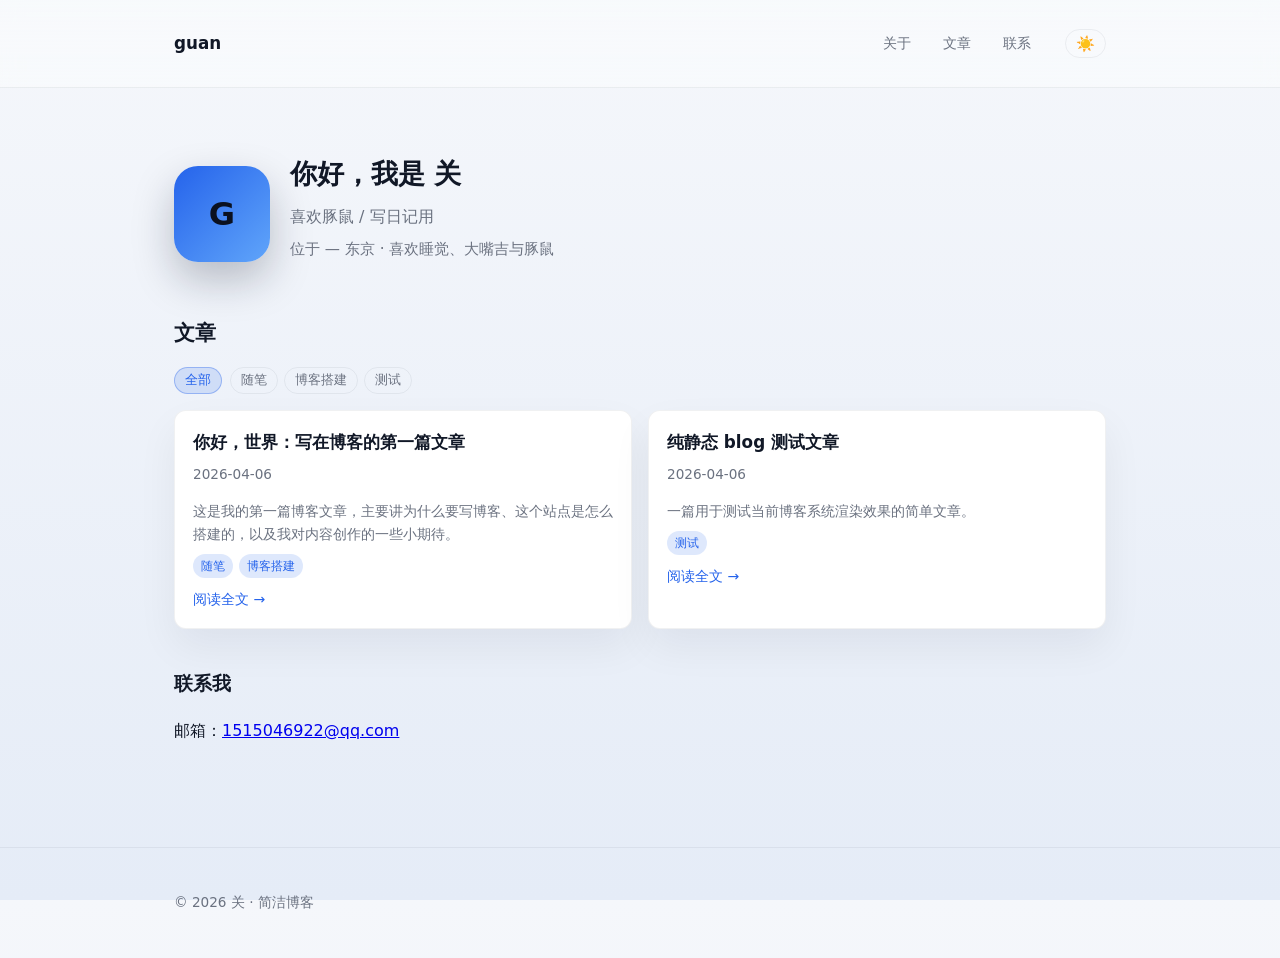
==== index.html @ dff295bb "Initial commit: personal blog" ====
<!doctype html>
<html lang="zh-CN" data-theme="dark">
	<head>
		<meta charset="utf-8" />
		<meta name="viewport" content="width=device-width, initial-scale=1" />
		<title>个人博客 - guan</title>
		<link rel="stylesheet" href="style.css" />
	</head>
	<body data-page="index">
		<header class="site-header">
			<div class="container header-inner">
				<a class="logo" href="#about">guan</a>
				<nav class="nav" id="nav">
					<a href="#about">关于</a>
					<a href="#posts">文章</a>
					<a href="#contact">联系</a>
				</nav>
				<button class="nav-toggle" id="navToggle" aria-label="切换导航">
					<span class="hamburger"></span>
				</button>
				<button class="theme-toggle" id="themeToggle" aria-label="切换主题">
					<span class="theme-icon">
						🌙
					</span>
				</button>
			</div>
		</header>

		<main class="container">
			<section id="about" class="intro">
				<div class="avatar">G</div>
				<div class="intro-text">
					<h1>你好，我是 关</h1>
					<p class="lead">喜欢豚鼠 / 写日记用</p>
					<p class="meta">位于 — 东京 · 喜欢睡觉、大嘴吉与豚鼠</p>
				</div>
			</section>

			<section id="posts" class="posts">
				<h2>文章</h2>
				<div class="post-filters">
					<button class="tag-pill active" data-tag="all">全部</button>
					<div id="tagList" class="tag-list"></div>
				</div>
				<div id="postList" class="post-list" aria-live="polite">
					<!-- JS will populate posts here -->
				</div>
			</section>

			<section id="contact" class="contact">
				<h3>联系我</h3>
				<p>邮箱：<a href="mailto:1515046922@qq.com">1515046922@qq.com</a></p>
			</section>
		</main>

		<footer class="site-footer">
			<div class="container">© <span id="year"></span> 关 · 简洁博客</div>
		</footer>

		<script src="script.js"></script>
	</body>
</html>
---- style.css ----
/* 主题变量：默认浅色，data-theme="dark" 时为深色 */
:root{
	--bg:#f5f7fb;
	--bg-alt:#e5ecf7;
	--card:#ffffff;
	--muted:#6b7280;
	--accent:#2563eb;
	--accent-soft:rgba(37, 99, 235, 0.15);
	--text:#111827;
	--border:rgba(15,23,42,0.06);
	--glass:rgba(255,255,255,0.75);
	--code-bg:#0b1120;
	--radius:12px;
}

:root[data-theme="dark"]{
	--bg:#020617;
	--bg-alt:#020618;
	--card:#020617;
	--muted:#9ca3af;
	--accent:#7dd3fc;
	--accent-soft:rgba(125, 211, 252, 0.12);
	--text:#e5e7eb;
	--border:rgba(148,163,184,0.16);
	--glass:rgba(15,23,42,0.7);
	--code-bg:#020617;
}

*{box-sizing:border-box}
html,body{height:100%}
body{
	margin:0;
	font-family: Inter, ui-sans-serif, system-ui, -apple-system, "Segoe UI", Roboto, "Helvetica Neue", Arial;
	background: linear-gradient(180deg,var(--bg), var(--bg-alt));
	color:var(--text);
	-webkit-font-smoothing:antialiased;
	-moz-osx-font-smoothing:grayscale;
	line-height:1.6;
}

.container{
	max-width:980px;
	margin:0 auto;
	padding:24px;
}

.site-header{
	position:sticky;
	top:0;
	z-index:50;
	backdrop-filter: blur(10px);
	background: linear-gradient(180deg, rgba(248,250,252,0.9), rgba(248,250,252,0.8));
	border-bottom:1px solid var(--border);
}

:root[data-theme="dark"] .site-header{
	background: linear-gradient(180deg, rgba(15,23,42,0.9), rgba(15,23,42,0.85));
}

.header-inner{
	display:flex;
	align-items:center;
	gap:16px;
}
.logo{
	font-weight:700;
	color:var(--text);
	text-decoration:none;
	font-size:1.05rem;
}

.nav{display:flex;gap:12px;margin-left:auto}
.nav a{color:var(--muted);text-decoration:none;padding:8px 10px;border-radius:999px;font-size:0.9rem}
.nav a:hover{color:var(--accent);background:var(--accent-soft)}

.nav-toggle{display:none;background:transparent;border:0;color:inherit;padding:8px}
.nav-toggle .hamburger{width:22px;height:2px;background:var(--text);display:block;position:relative;border-radius:999px}
.nav-toggle .hamburger::after,.nav-toggle .hamburger::before{content:"";position:absolute;left:0;width:22px;height:2px;background:var(--text);border-radius:999px}
.nav-toggle .hamburger::before{top:-7px}
.nav-toggle .hamburger::after{top:7px}

.theme-toggle{
	margin-left:8px;
	border-radius:999px;
	border:1px solid var(--border);
	background:transparent;
	color:var(--muted);
	padding:6px 10px;
	display:flex;
	align-items:center;
	justify-content:center;
	cursor:pointer;
}

.theme-toggle:hover{
	background:var(--accent-soft);
	color:var(--accent);
}

.theme-icon{font-size:0.95rem;line-height:1}

.intro{display:flex;gap:20px;align-items:center;padding:40px 0}
.avatar{width:96px;height:96px;border-radius:24px;background:linear-gradient(135deg,var(--accent),#60a5fa);display:flex;align-items:center;justify-content:center;font-weight:700;color:#0b1120;font-size:32px;box-shadow:0 18px 40px rgba(15,23,42,0.25)}
.intro-text h1{margin:0 0 8px 0;font-size:1.7rem}
.lead{margin:0 0 8px 0;color:var(--muted);max-width:36rem}
.meta{color:var(--muted);margin-top:6px;font-size:0.95rem}

.posts h2{margin-top:0;font-size:1.3rem}
.post-filters{
	display:flex;
	align-items:center;
	gap:8px;
	margin-bottom:16px;
}

.tag-list{
	display:flex;
	flex-wrap:wrap;
	gap:6px;
}

.tag-pill{
	border-radius:999px;
	border:1px solid var(--border);
	background:transparent;
	padding:4px 10px;
	font-size:0.8rem;
	color:var(--muted);
	cursor:pointer;
}

.tag-pill.active{
	background:var(--accent-soft);
	color:var(--accent);
	border-color:rgba(37, 99, 235, 0.35);
}

.post-list{display:grid;grid-template-columns:repeat(2,1fr);gap:16px}
.post-card{
	background:var(--card);
	padding:18px 18px 16px;
	border-radius:var(--radius);
	border:1px solid var(--border);
	box-shadow:0 18px 40px rgba(15,23,42,0.06);
}
.post-card h3{margin:0 0 8px 0;font-size:1.05rem}
.post-card h3 a{color:var(--text);text-decoration:none}
.post-card h3 a:hover{color:var(--accent)}
.post-meta{font-size:0.85rem;color:var(--muted);margin-bottom:6px}
.post-excerpt{color:var(--muted);font-size:0.9rem;margin-bottom:8px}
.post-tags{display:flex;flex-wrap:wrap;gap:6px;margin-top:4px}
.post-tag{font-size:0.78rem;padding:2px 8px;border-radius:999px;background:var(--accent-soft);color:var(--accent)}
.post-card a.read{display:inline-block;margin-top:10px;color:var(--accent);text-decoration:none;font-size:0.88rem}

.contact{margin:40px 0}

.site-footer{padding:20px 0;color:var(--muted);border-top:1px solid var(--border);margin-top:40px;font-size:0.85rem}

/* 文章详情页样式 */
.post-container{padding-top:32px;padding-bottom:32px}
.post{
	background:var(--card);
	border-radius:var(--radius);
	border:1px solid var(--border);
	padding:24px 20px 28px;
	box-shadow:0 18px 40px rgba(15,23,42,0.06);
}
.post-header{margin-bottom:18px}
.post-back a{color:var(--muted);font-size:0.85rem;text-decoration:none}
.post-back a:hover{color:var(--accent)}
.post-title{margin:6px 0 10px;font-size:1.7rem}

.post-content{
	color:var(--text);
	font-size:0.98rem;
	line-height:1.8;
}

.post-content h1,.post-content h2,.post-content h3,.post-content h4{
	margin-top:1.6em;
	margin-bottom:0.6em;
}

.post-content p{margin:0.4em 0 0.8em}
.post-content ul{padding-left:1.2rem;margin:0.4em 0 0.9em}
.post-content li{margin:0.15em 0}
.post-content code{
	font-family:SFMono-Regular, Menlo, Monaco, Consolas, "Liberation Mono", "Courier New", monospace;
	background:rgba(15,23,42,0.05);
	padding:0.15em 0.35em;
	border-radius:4px;
	font-size:0.9em;
}

:root[data-theme="dark"] .post-content code{
	background:rgba(15,23,42,0.8);
}

.post-content pre{
	background:var(--code-bg);
	color:#e5e7eb;
	padding:12px 14px;
	border-radius:10px;
	overflow-x:auto;
	font-size:0.85rem;
	line-height:1.7;
}

.post-content pre code{background:transparent;padding:0}

/* Responsive */
@media (max-width:900px){
	.post-list{grid-template-columns:1fr}
}

@media (max-width:700px){
	.container{padding:16px}
	.intro{flex-direction:row;gap:12px}
	.avatar{width:72px;height:72px;font-size:24px;border-radius:18px}
	.nav{position:fixed;inset:60px 12px auto 12px;flex-direction:column;background:var(--glass);backdrop-filter:blur(18px);padding:12px;border-radius:16px;display:none;box-shadow:0 18px 40px rgba(15,23,42,0.45)}
	.nav a{padding:10px}
	.nav-toggle{display:inline-block;margin-left:auto}
	.nav.open{display:flex}
	.post{padding:18px 14px 22px}
}
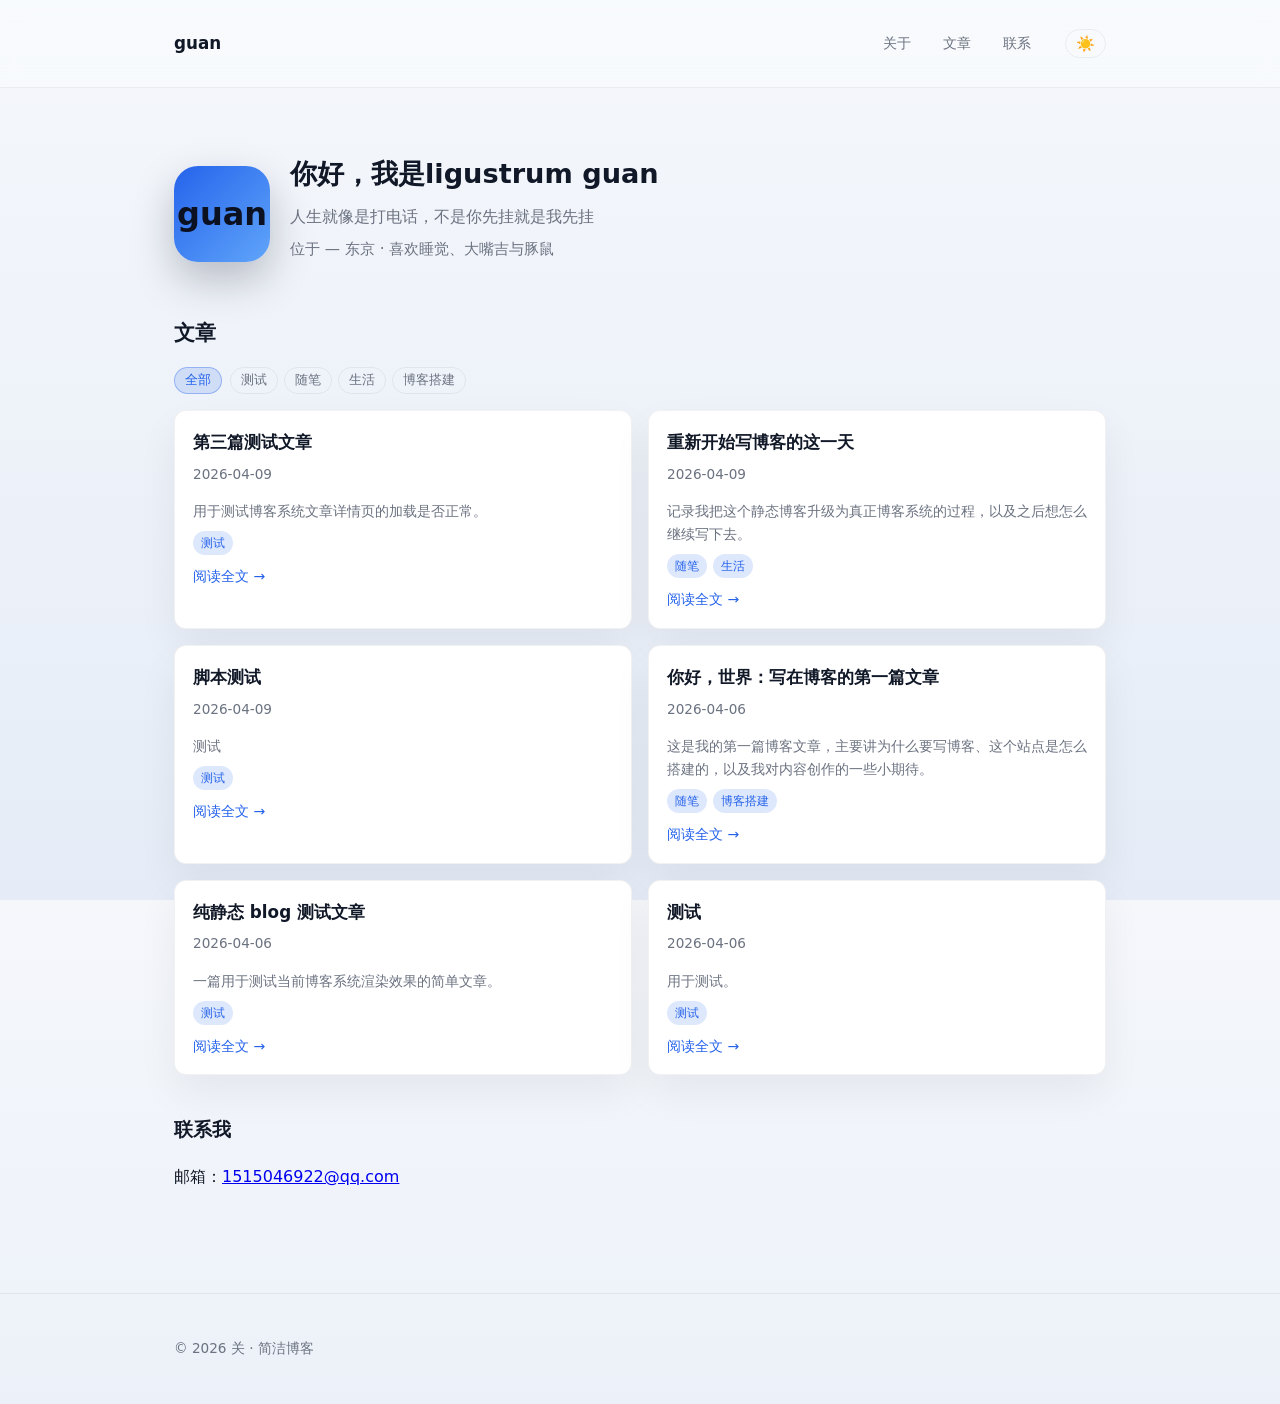
==== commit 08222904: "更新个人资料" ====
--- a/index.html
+++ b/index.html
@@ -28,11 +28,11 @@
 
 		<main class="container">
 			<section id="about" class="intro">
-				<div class="avatar">G</div>
+				<div class="avatar" id="avatar">G</div>
 				<div class="intro-text">
-					<h1>你好，我是 关</h1>
-					<p class="lead">喜欢豚鼠 / 写日记用</p>
-					<p class="meta">位于 — 东京 · 喜欢睡觉、大嘴吉与豚鼠</p>
+					<h1 id="displayName">你好，我是 关</h1>
+					<p class="lead" id="introLead">喜欢豚鼠 / 写日记用</p>
+					<p class="meta" id="introMeta">位于 — 东京 · 喜欢睡觉、大嘴吉与豚鼠</p>
 				</div>
 			</section>
 
@@ -49,7 +49,7 @@
 
 			<section id="contact" class="contact">
 				<h3>联系我</h3>
-				<p>邮箱：<a href="mailto:1515046922@qq.com">1515046922@qq.com</a></p>
+				<p>邮箱：<a id="emailLink" href="mailto:1515046922@qq.com">1515046922@qq.com</a></p>
 			</section>
 		</main>
 
